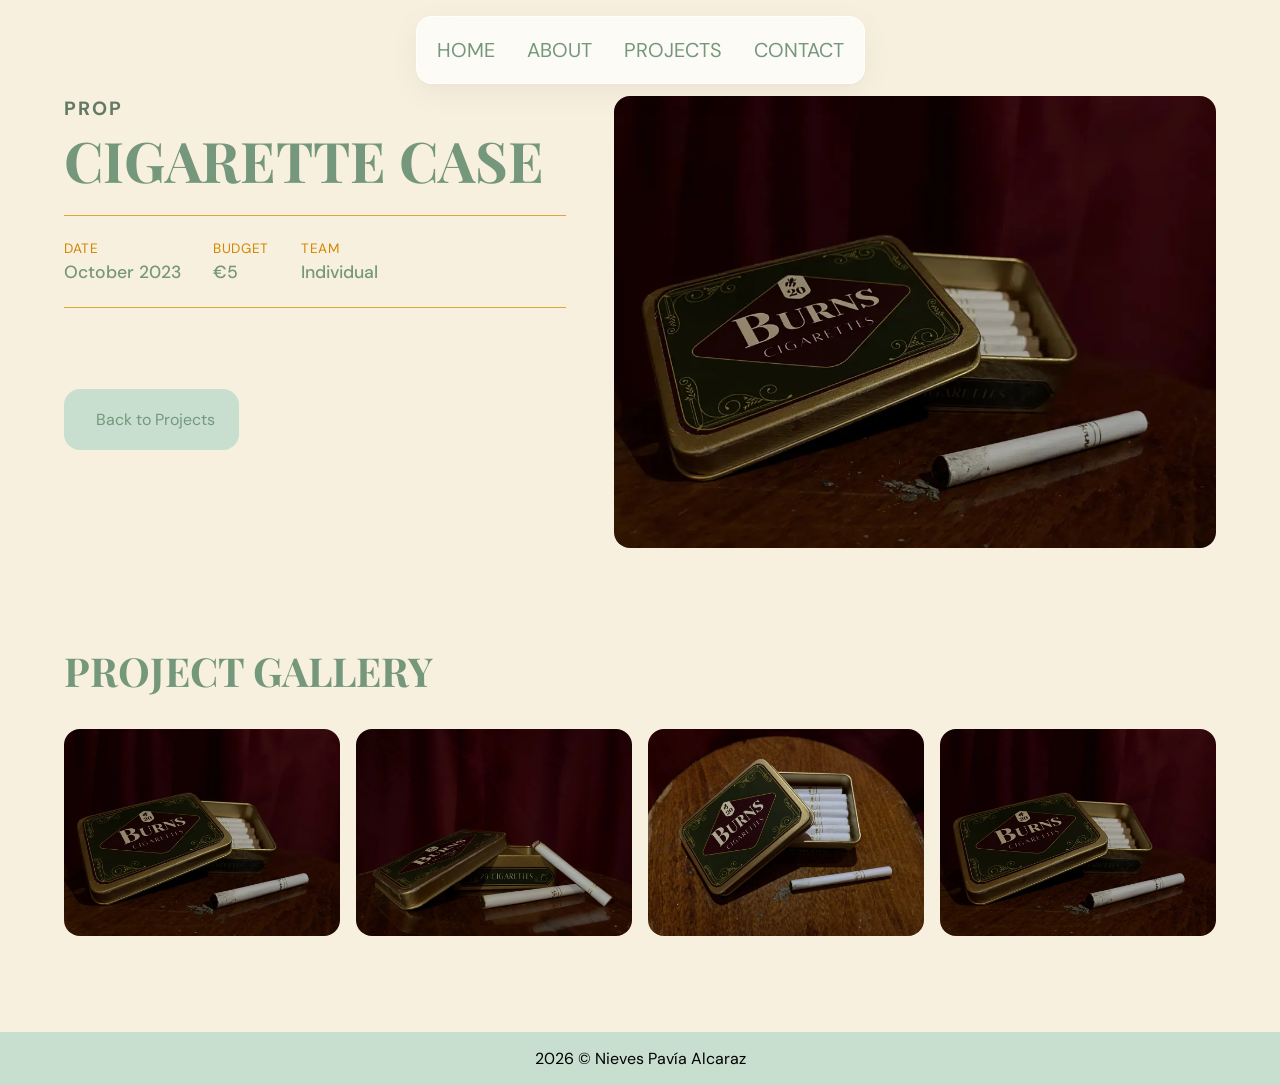
==== cigarettes.html @ f6535a6a "first commit" ====
<!DOCTYPE html>
<html lang="en">

<head>
    <meta charset="UTF-8">
    <meta name="viewport" content="width=device-width, initial-scale=1.0">
    <title>Circus - Scenography | Nieves Pavía Alcaraz</title>
    <meta name="description" content="Circus scenography project by Nieves Pavía Alcaraz.">
    <link rel="stylesheet" href="https://cdn.jsdelivr.net/npm/@tabler/icons-webfont@latest/tabler-icons.min.css">
    <link rel="stylesheet" href="assets/common/css/styles.css">
</head>

<body>
    <header>
        <nav class="navbar">
            <ul class="navbar__list">
                <li><a class="navbar__link" href="/#hero">Home</a></li>
                <li><a class="navbar__link" href="/#about">About</a></li>
                <li><a class="navbar__link" href="/#projects">Projects</a></li>
                <li><a class="navbar__link" href="/#contact">Contact</a></li>
            </ul>
        </nav>
    </header>

    <main>
        <article class="project-detail">
            <div class="project-detail__content">
                <header class="project-detail__header">
                    <span class="project-detail__category">Prop</span>
                    <h1 class="project-detail__title">Cigarette case</h1>
                </header>

                <div class="project-detail__meta">
                    <div class="project-detail__meta-item">
                        <span class="project-detail__meta-label">Date</span>
                        <span class="project-detail__meta-value">October 2023</span>
                    </div>
                    <div class="project-detail__meta-item">
                        <span class="project-detail__meta-label">Budget</span>
                        <span class="project-detail__meta-value">€5</span>
                    </div>
                    <div class="project-detail__meta-item">
                        <span class="project-detail__meta-label">Team</span>
                        <span class="project-detail__meta-value">Individual</span>
                    </div>
                </div>

                <div class="project-detail__description">
                    <p></p>
                </div>

                <a href="/#projects" class="button" style="width: fit-content; margin-top: 1rem;">
                    <i class="ti ti-arrow-left"></i> <span>Back to Projects</span>
                </a>
            </div>

            <div class="project-detail__main-img-wrapper">
                <img src="assets/images/project_cigarettes_main.webp" alt="Circus scenography main project view"
                    class="project-detail__main-img">
            </div>
        </article>

        <section class="project-detail-carousel-section">
            <h2 class="section__title">Project Gallery</h2>
            <div class="projects__carousel-wrapper">
                <div class="projects__carousel" id="projects-carousel">
                    <div class="projects__slide">
                        <img src="assets/images/project_cigarettes_main.webp" alt="Circus angle 1">
                    </div>
                    <div class="projects__slide">
                        <img src="assets/images/cigarettes/cigarettes-1.webp" alt="Circus angle 3">
                    </div>
                    <div class="projects__slide">
                        <img src="assets/images/cigarettes/cigarettes-2.webp" alt="Circus angle 4">
                    </div>
                    <div class="projects__slide">
                        <img src="assets/images/cigarettes/cigarettes-3.webp" alt="Circus angle 5">
                    </div>
                    <div class="projects__slide">
                        <img src="assets/images/cigarettes/cigarettes-4.webp" alt="Circus angle 6">
                    </div>
                    <div class="projects__slide">
                        <img src="assets/images/cigarettes/cigarettes-5.webp" alt="Circus angle 7">
                    </div>
                </div>
            </div>
        </section>
    </main>

    <footer class="footer">
        2026 © Nieves Pavía Alcaraz
    </footer>
    <!-- Lightbox -->
    <div id="lightbox" class="lightbox">
        <button class="lightbox__close" aria-label="Close lightbox"><i class="ti ti-x"></i></button>
        <img id="lightbox-img" class="lightbox__img" src="" alt="">
    </div>

    <script src="assets/common/js/main.js"></script>
</body>

</html>
---- assets/common/css/styles.css ----
@import url("./theme/colors.css");
@import url("./theme/variables.css");
@import url("./theme/font.css");
@import url("./theme/button.css");
@import url("./theme/icons.css");
@import url("./partials/section.css");
@import url("./partials/navbar.css");
@import url("./partials/hero.css");
@import url("./partials/about.css");
@import url("./partials/contact.css");
@import url("./partials/projects.css");
@import url("./partials/toast.css");
@import url("./partials/project-detail.css");
@import url("./partials/lightbox.css");
@import url("./partials/footer.css");

body {
    background-color: var(--surface-default);
    margin: 0;
    scroll-behavior: smooth;
}

a {
    text-decoration: none;
    color: var(--content-primary);

    &:hover {
        text-decoration: underline;
    }
}
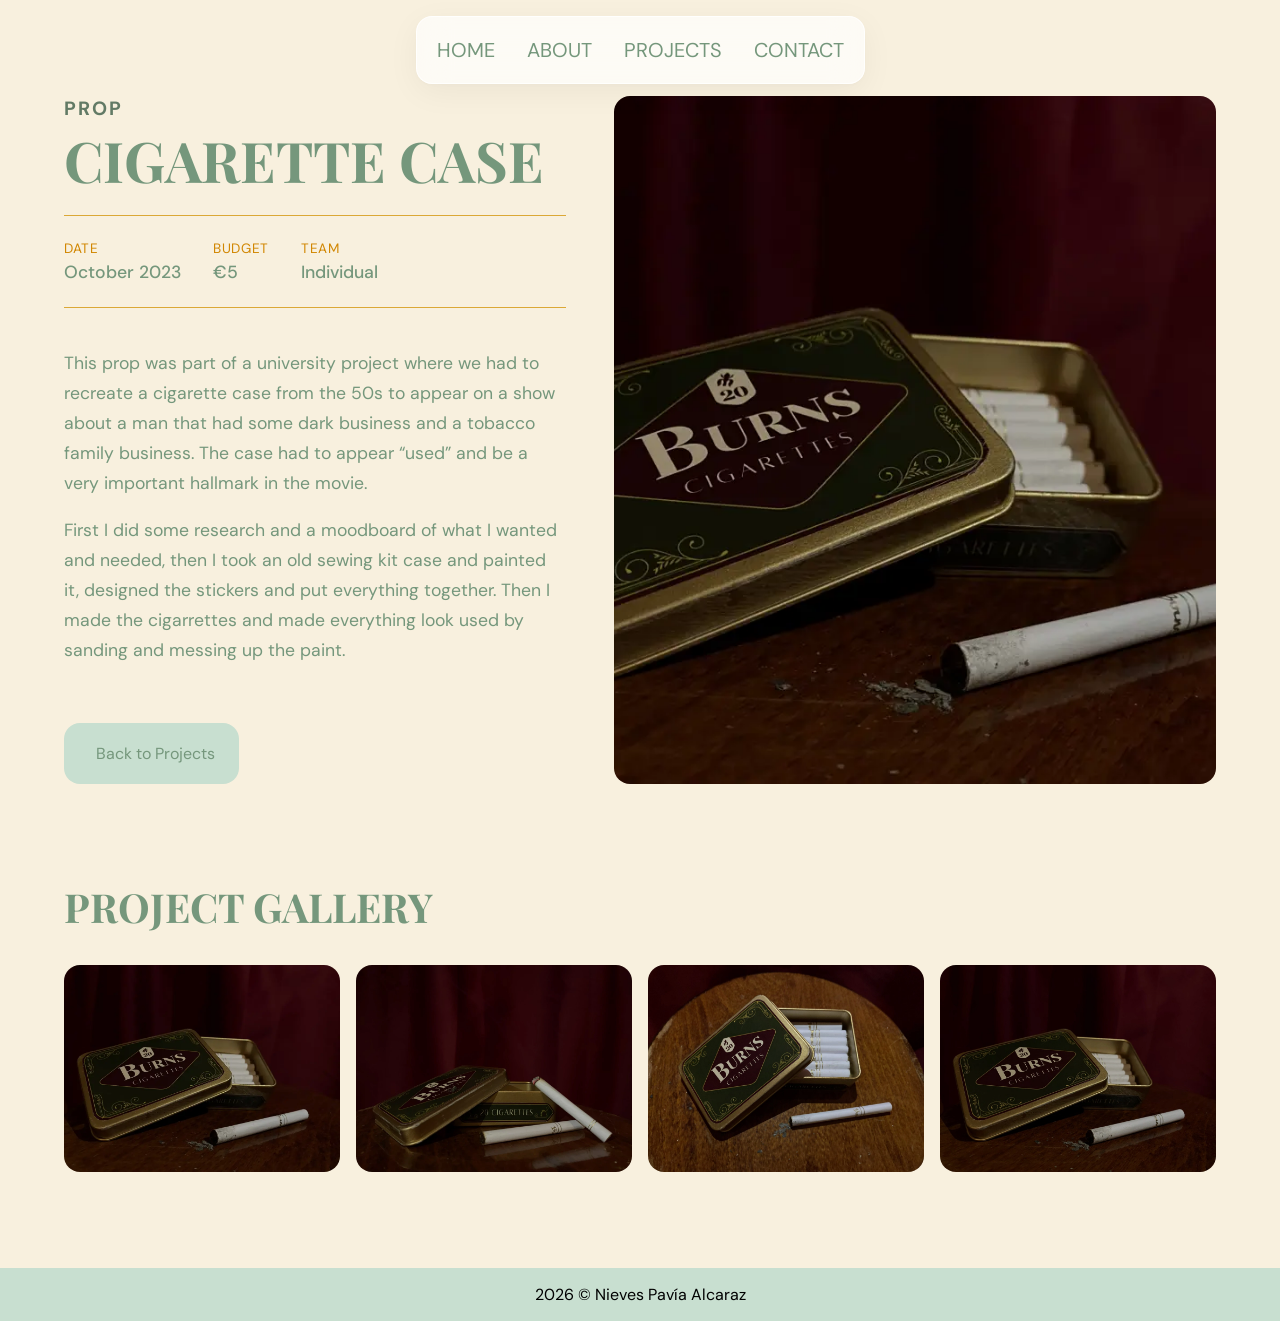
==== commit 823dbd2d: "feat: update translations and favicon" ====
--- a/cigarettes.html
+++ b/cigarettes.html
@@ -46,7 +46,13 @@
                 </div>
 
                 <div class="project-detail__description">
-                    <p></p>
+                    <p>This prop was part of a university project where we had to recreate a cigarette case from the 50s
+                        to appear on a show about a man that had some dark business and a tobacco family business. The
+                        case had to appear “used” and be a very important hallmark in the movie.
+                    </p>
+                    <p>First I did some research and a moodboard of what I wanted and needed, then I took an old sewing
+                        kit case and painted it, designed the stickers and put everything together. Then I made the
+                        cigarrettes and made everything look used by sanding and messing up the paint.</p>
                 </div>
 
                 <a href="/#projects" class="button" style="width: fit-content; margin-top: 1rem;">
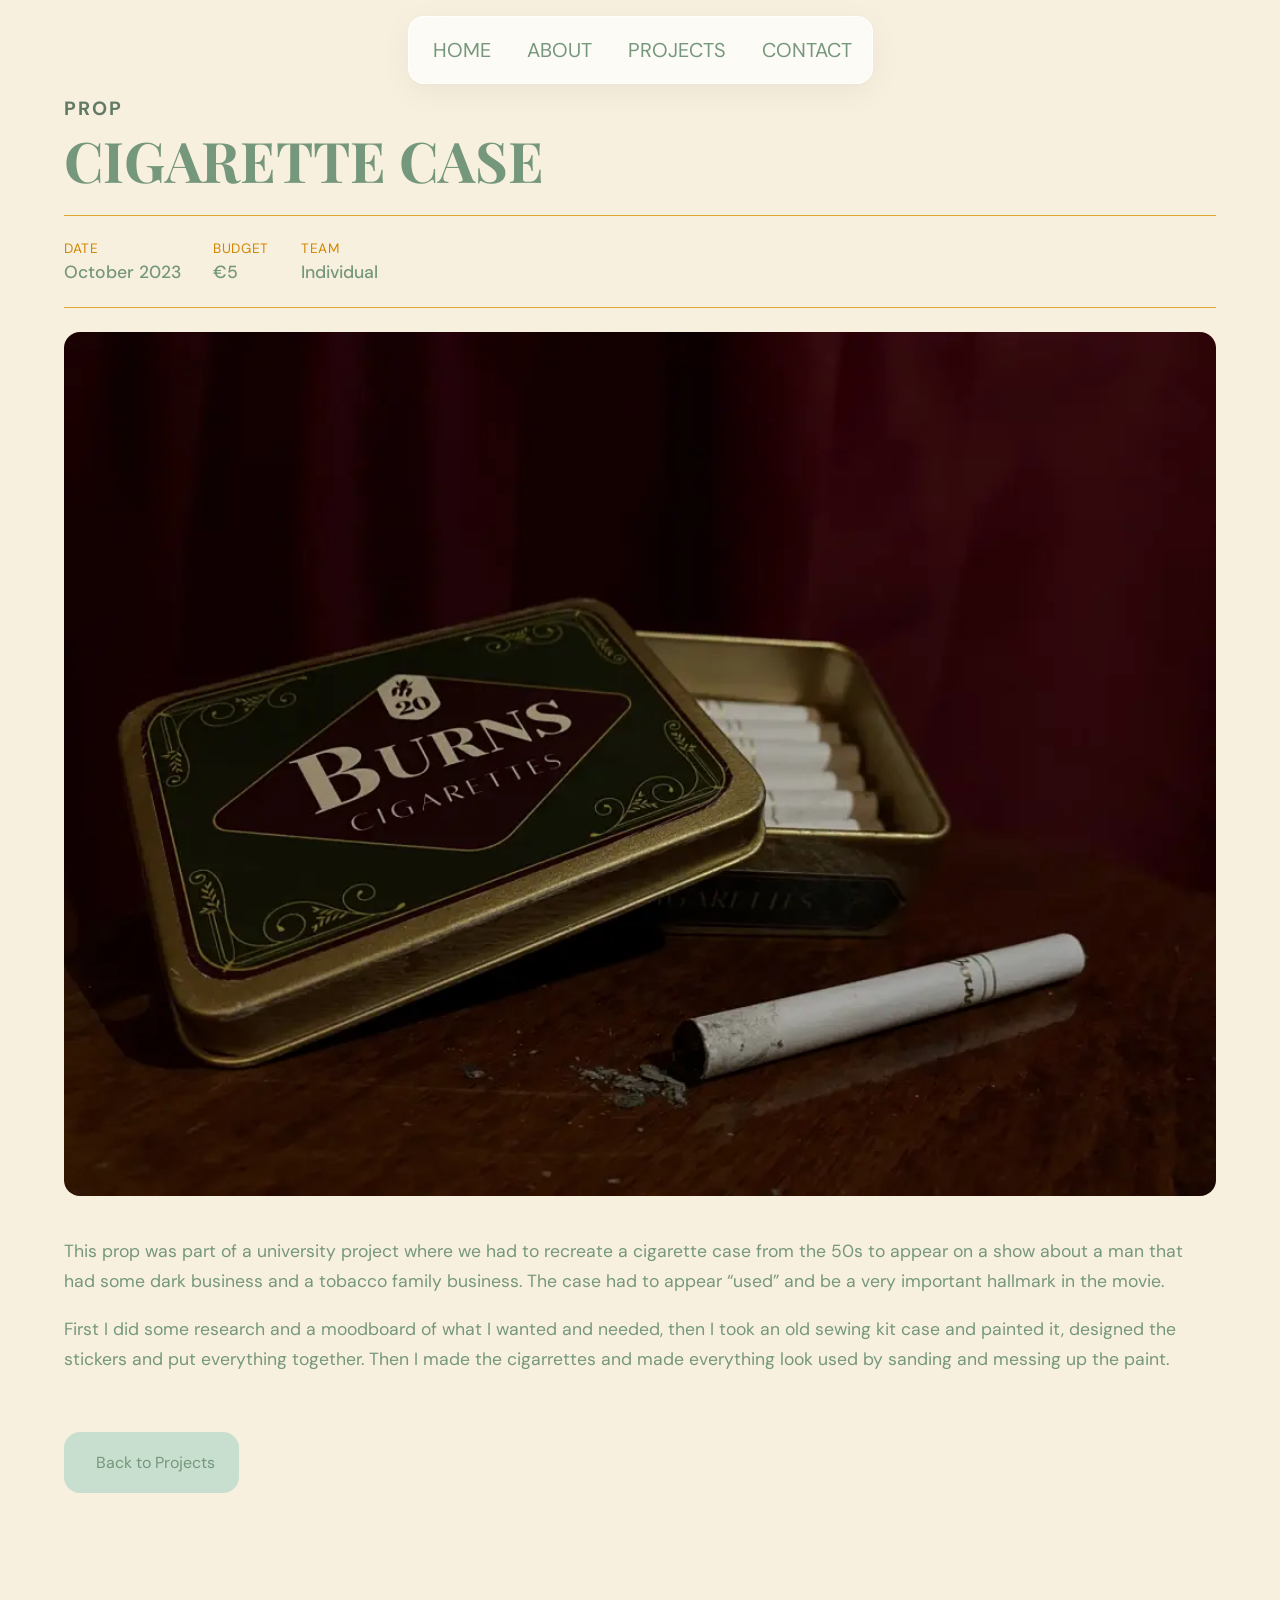
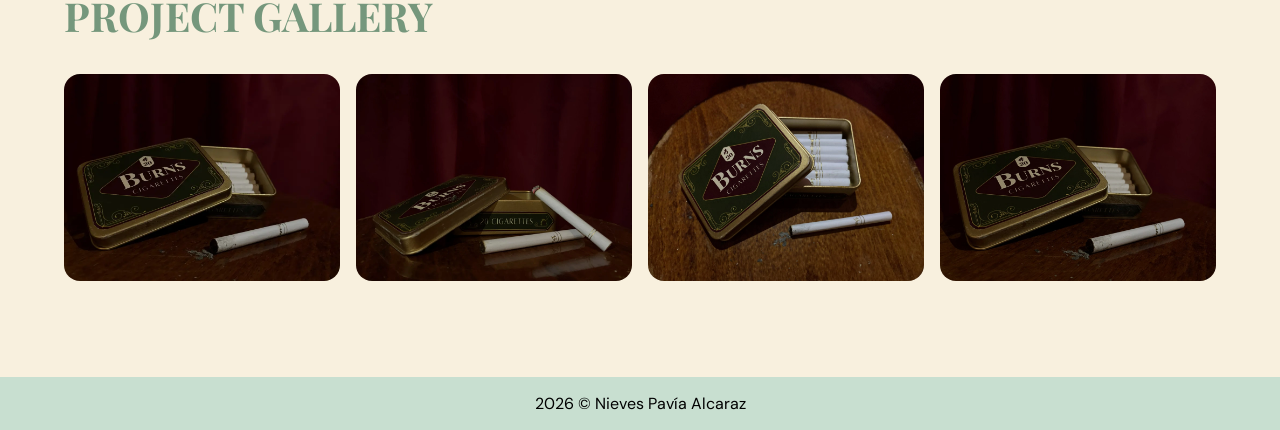
==== commit 8399d7a8: "feat: add responsive features to thew whole page" ====
--- a/cigarettes.html
+++ b/cigarettes.html
@@ -14,10 +14,22 @@
     <header>
         <nav class="navbar">
             <ul class="navbar__list">
-                <li><a class="navbar__link" href="/#hero">Home</a></li>
-                <li><a class="navbar__link" href="/#about">About</a></li>
-                <li><a class="navbar__link" href="/#projects">Projects</a></li>
-                <li><a class="navbar__link" href="/#contact">Contact</a></li>
+                <li><a class="navbar__link" href="/#hero">
+                        <i class="ti ti-home"></i>
+                        <span class="navbar__link-label">Home</span>
+                    </a></li>
+                <li><a class="navbar__link" href="/#about">
+                        <i class="ti ti-user"></i>
+                        <span class="navbar__link-label">About</span>
+                    </a></li>
+                <li><a class="navbar__link" href="/#projects">
+                        <i class="ti ti-folder"></i>
+                        <span class="navbar__link-label">Projects</span>
+                    </a></li>
+                <li><a class="navbar__link" href="/#contact">
+                        <i class="ti ti-mail"></i>
+                        <span class="navbar__link-label">Contact</span>
+                    </a></li>
             </ul>
         </nav>
     </header>
@@ -44,7 +56,10 @@
                         <span class="project-detail__meta-value">Individual</span>
                     </div>
                 </div>
-
+                <div class="project-detail__main-img-wrapper">
+                    <img src="assets/images/project_cigarettes_main.webp" alt="Circus scenography main project view"
+                        class="project-detail__main-img">
+                </div>
                 <div class="project-detail__description">
                     <p>This prop was part of a university project where we had to recreate a cigarette case from the 50s
                         to appear on a show about a man that had some dark business and a tobacco family business. The
@@ -58,11 +73,6 @@
                 <a href="/#projects" class="button" style="width: fit-content; margin-top: 1rem;">
                     <i class="ti ti-arrow-left"></i> <span>Back to Projects</span>
                 </a>
-            </div>
-
-            <div class="project-detail__main-img-wrapper">
-                <img src="assets/images/project_cigarettes_main.webp" alt="Circus scenography main project view"
-                    class="project-detail__main-img">
             </div>
         </article>
 
